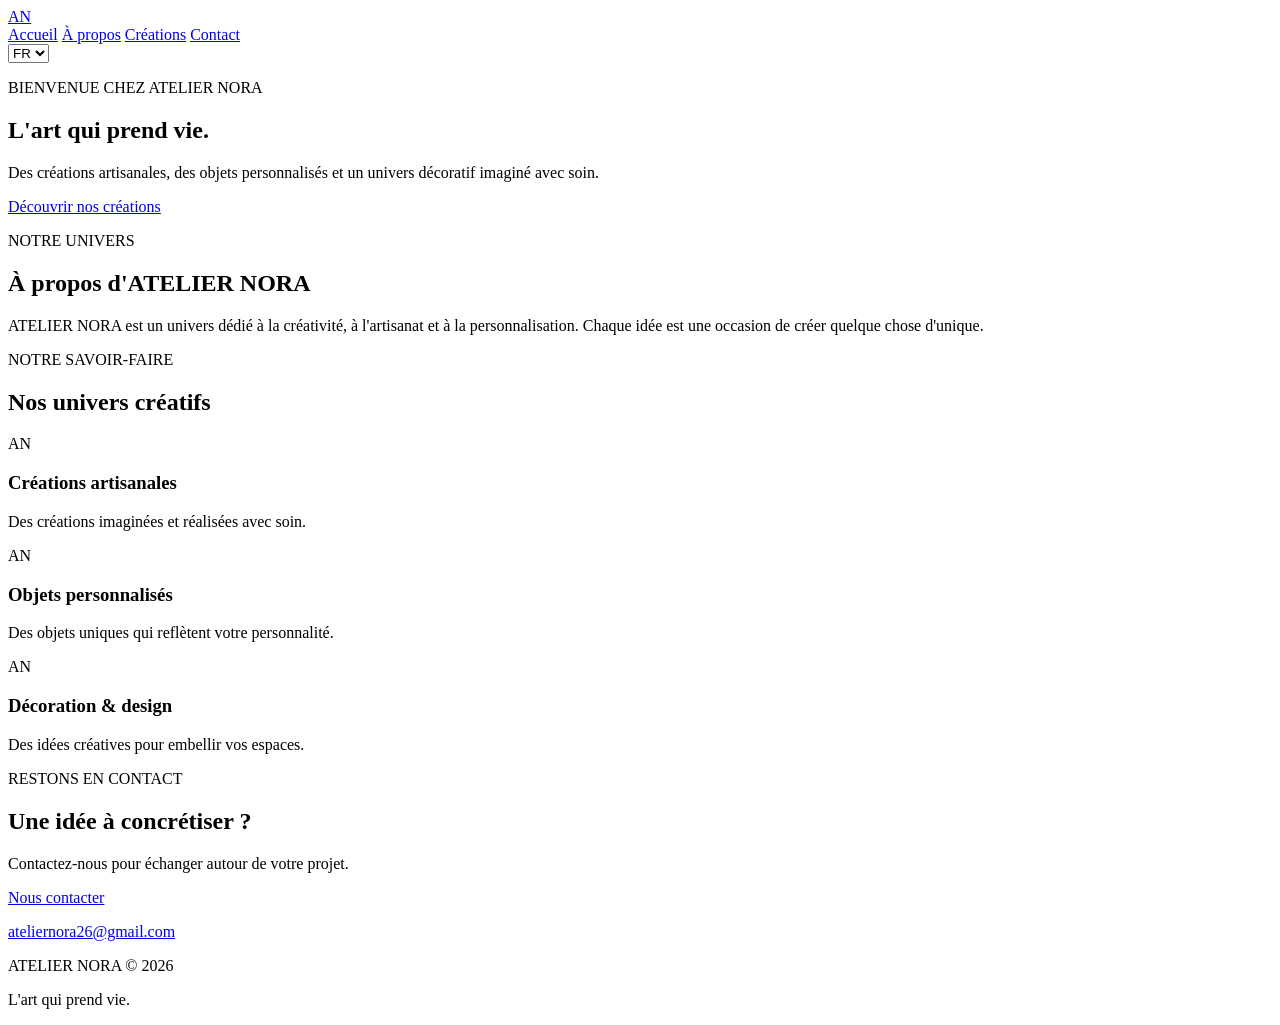
==== portfolio.html @ fb35d0c5 "Create portfolio.html" ====
<!DOCTYPE html>
<html lang="fr">
<head>
  <meta charset="UTF-8">
  <meta name="viewport" content="width=device-width, initial-scale=1.0">
  <meta name="description" content="ATELIER NORA — Créations artisanales, objets personnalisés, décoration et design.">
  <title>ATELIER NORA | Portfolio</title>
  <link rel="stylesheet" href="portfolio.css">
</head>

<body>

  <header class="header">
    <a href="portfolio.html" class="brand">AN</a>

    <nav class="navigation">
      <a href="#accueil" data-i18n="navHome">Accueil</a>
      <a href="#apropos" data-i18n="navAbout">À propos</a>
      <a href="#creations" data-i18n="navCreations">Créations</a>
      <a href="#contact" data-i18n="navContact">Contact</a>
    </nav>

    <select id="languageSelect" aria-label="Choose language">
      <option value="fr" selected>FR</option>
      <option value="en">EN</option>
    </select>
  </header>

  <main>
    <section class="hero" id="accueil">
      <p class="eyebrow" data-i18n="eyebrow">BIENVENUE CHEZ ATELIER NORA</p>

      <h1 data-i18n="heroTitle">L'art qui prend vie.</h1>

      <p class="hero-description" data-i18n="heroText">
        Des créations artisanales, des objets personnalisés et un univers
        décoratif imaginé avec soin.
      </p>

      <a href="#creations" class="main-button" data-i18n="heroButton">
        Découvrir nos créations
      </a>
    </section>

    <section class="about section" id="apropos">
      <p class="eyebrow" data-i18n="aboutEyebrow">NOTRE UNIVERS</p>
      <h2 data-i18n="aboutTitle">À propos d'ATELIER NORA</h2>
      <p data-i18n="aboutText">
        ATELIER NORA est un univers dédié à la créativité, à l'artisanat
        et à la personnalisation. Chaque idée est une occasion de créer
        quelque chose d'unique.
      </p>
    </section>

    <section class="creations section" id="creations">
      <p class="eyebrow" data-i18n="workEyebrow">NOTRE SAVOIR-FAIRE</p>
      <h2 data-i18n="workTitle">Nos univers créatifs</h2>

      <div class="gallery">
        <article class="gallery-card">
          <div class="image-placeholder">AN</div>
          <h3 data-i18n="category1">Créations artisanales</h3>
          <p data-i18n="description1">
            Des créations imaginées et réalisées avec soin.
          </p>
        </article>

        <article class="gallery-card">
          <div class="image-placeholder">AN</div>
          <h3 data-i18n="category2">Objets personnalisés</h3>
          <p data-i18n="description2">
            Des objets uniques qui reflètent votre personnalité.
          </p>
        </article>

        <article class="gallery-card">
          <div class="image-placeholder">AN</div>
          <h3 data-i18n="category3">Décoration & design</h3>
          <p data-i18n="description3">
            Des idées créatives pour embellir vos espaces.
          </p>
        </article>
      </div>
    </section>

    <section class="contact section" id="contact">
      <p class="eyebrow" data-i18n="contactEyebrow">RESTONS EN CONTACT</p>
      <h2 data-i18n="contactTitle">Une idée à concrétiser ?</h2>
      <p data-i18n="contactText">
        Contactez-nous pour échanger autour de votre projet.
      </p>

      <a href="https://wa.me/229014875734"
         target="_blank"
         rel="noopener noreferrer"
         class="main-button"
         data-i18n="contactButton">
        Nous contacter
      </a>

      <p>
        <a href="mailto:ateliernora26@gmail.com">
          ateliernora26@gmail.com
        </a>
      </p>
    </section>
  </main>

  <footer>
    <p>ATELIER NORA © 2026</p>
    <p data-i18n="footerText">L'art qui prend vie.</p>
  </footer>

  <script src="portfolio.js"></script>
</body>
</html>
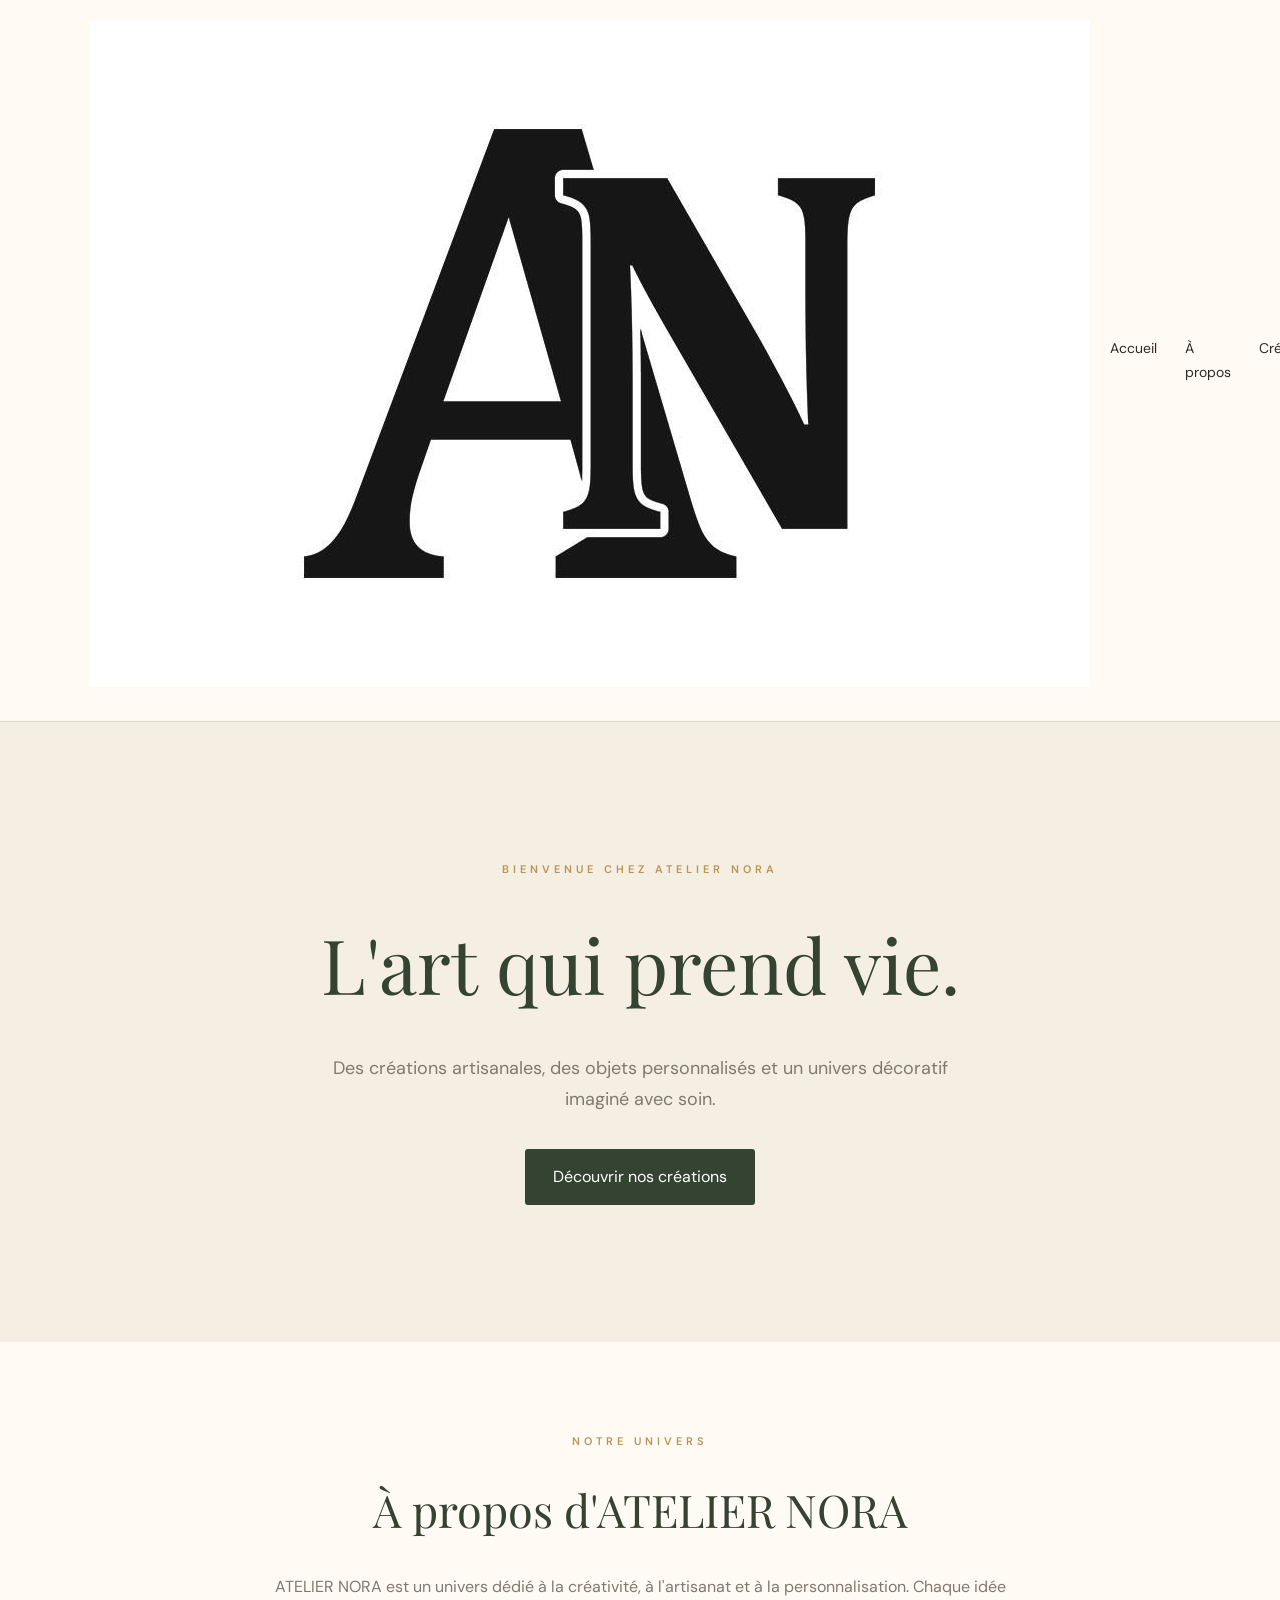
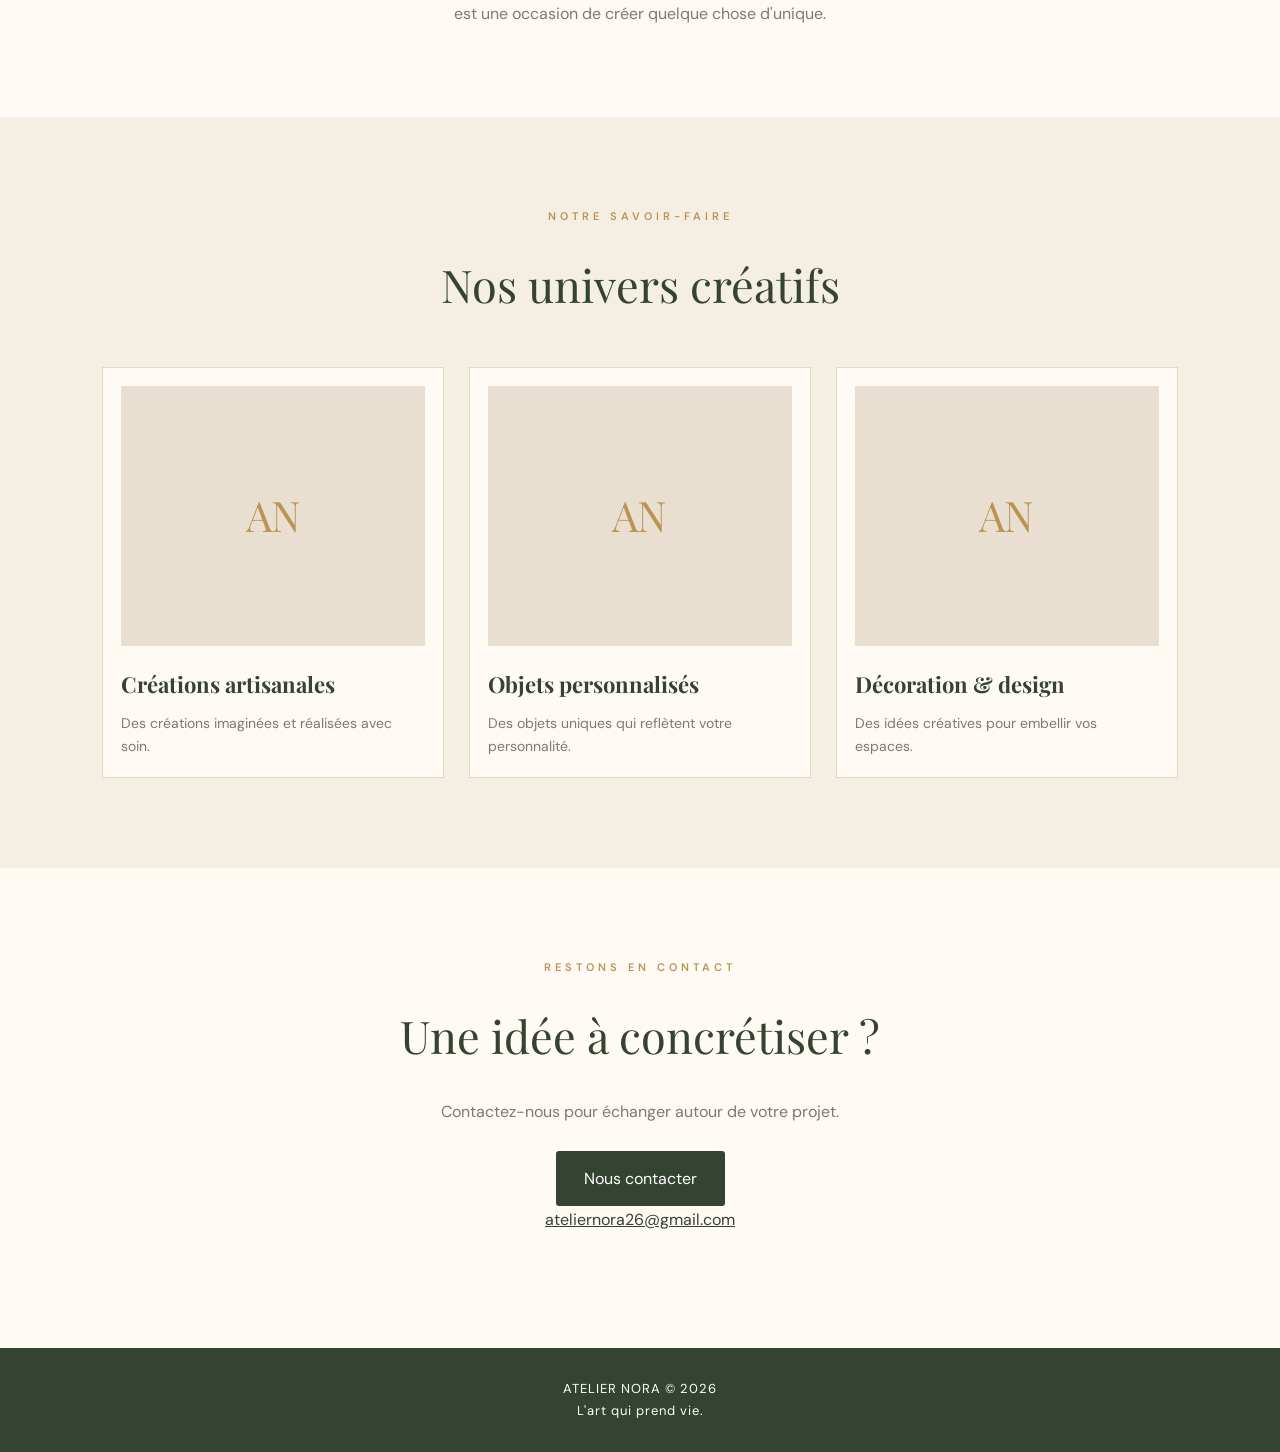
==== commit 2dbde676: "Update portfolio.html" ====
--- a/portfolio.html
+++ b/portfolio.html
@@ -12,7 +12,9 @@
 <body>
 
   <header class="header">
-    <a href="portfolio.html" class="brand">AN</a>
+    <a href="portfolio.html" class="brand">
+      <img src="logo.png" alt="ATELIER NORA">
+    </a>
 
     <nav class="navigation">
       <a href="#accueil" data-i18n="navHome">Accueil</a>
--- a/portfolio.css
+++ b/portfolio.css
@@ -0,0 +1,250 @@
+
+@import url('https://fonts.googleapis.com/css2?family=DM+Sans:wght@400;500;600&family=Playfair+Display:wght@400;500;600&display=swap');
+
+:root {
+  --cream: #f5eee3;
+  --white: #fffaf4;
+  --gold: #b99453;
+  --green: #344332;
+  --text: #302921;
+  --muted: #81796f;
+}
+
+* {
+  margin: 0;
+  padding: 0;
+  box-sizing: border-box;
+}
+
+html {
+  scroll-behavior: smooth;
+}
+
+body {
+  background: var(--cream);
+  color: var(--text);
+  font-family: 'DM Sans', sans-serif;
+  line-height: 1.7;
+}
+
+.header {
+  display: flex;
+  align-items: center;
+  justify-content: space-between;
+  gap: 20px;
+  padding: 20px 7%;
+  background: var(--white);
+  border-bottom: 1px solid #e5d8c2;
+  position: sticky;
+  top: 0;
+  z-index: 10;
+}
+
+.brand {
+  color: var(--green);
+  font-family: 'Playfair Display', serif;
+  font-size: 32px;
+  font-weight: 600;
+  text-decoration: none;
+}
+
+.navigation {
+  display: flex;
+  gap: 28px;
+}
+
+.navigation a {
+  color: var(--text);
+  text-decoration: none;
+  font-size: 14px;
+}
+
+.navigation a:hover {
+  color: var(--gold);
+}
+
+#languageSelect {
+  border: 1px solid #d7c49f;
+  background: transparent;
+  color: var(--green);
+  padding: 9px 12px;
+  border-radius: 20px;
+  font-weight: 600;
+  cursor: pointer;
+}
+
+.hero {
+  min-height: 620px;
+  padding: 130px 8%;
+  display: flex;
+  flex-direction: column;
+  align-items: center;
+  justify-content: center;
+  text-align: center;
+  background: var(--cream);
+}
+
+.eyebrow {
+  color: var(--gold);
+  letter-spacing: 4px;
+  font-size: 11px;
+  font-weight: 600;
+  margin-bottom: 20px;
+}
+
+h1, h2 {
+  font-family: 'Playfair Display', serif;
+  font-weight: 400;
+  color: var(--green);
+}
+
+.hero h1 {
+  font-size: clamp(42px, 7vw, 76px);
+  margin-bottom: 25px;
+}
+
+.hero-description {
+  max-width: 650px;
+  color: var(--muted);
+  font-size: 18px;
+  margin-bottom: 35px;
+}
+
+.main-button {
+  display: inline-block;
+  background: var(--green);
+  color: white;
+  text-decoration: none;
+  padding: 14px 28px;
+  border-radius: 3px;
+  transition: 0.3s;
+}
+
+.main-button:hover {
+  background: var(--gold);
+}
+
+.section {
+  padding: 90px 8%;
+  text-align: center;
+}
+
+.section h2 {
+  font-size: clamp(30px, 5vw, 45px);
+  margin-bottom: 25px;
+}
+
+.about {
+  background: var(--white);
+}
+
+.about > p:last-child {
+  max-width: 750px;
+  margin: auto;
+  color: var(--muted);
+}
+
+.creations {
+  background: var(--cream);
+}
+
+.gallery {
+  display: grid;
+  grid-template-columns: repeat(3, 1fr);
+  gap: 25px;
+  margin-top: 45px;
+}
+
+.gallery-card {
+  background: var(--white);
+  padding: 18px;
+  border: 1px solid #e5d8c2;
+  text-align: left;
+}
+
+.image-placeholder {
+  height: 260px;
+  background: #e8dfd0;
+  color: var(--gold);
+  display: flex;
+  align-items: center;
+  justify-content: center;
+  font-family: 'Playfair Display', serif;
+  font-size: 42px;
+  margin-bottom: 20px;
+}
+
+.gallery-card h3 {
+  color: var(--green);
+  font-family: 'Playfair Display', serif;
+  font-size: 22px;
+  margin-bottom: 8px;
+}
+
+.gallery-card p {
+  color: var(--muted);
+  font-size: 14px;
+}
+
+.contact {
+  background: var(--white);
+}
+
+.contact > p:not(.eyebrow) {
+  color: var(--muted);
+  margin-bottom: 25px;
+}
+
+.contact a:not(.main-button) {
+  color: var(--green);
+}
+
+footer {
+  padding: 30px;
+  background: var(--green);
+  color: white;
+  text-align: center;
+  font-size: 13px;
+  letter-spacing: 1px;
+}
+
+/* Adaptation aux téléphones */
+
+@media (max-width: 768px) {
+  .header {
+    padding: 15px 5%;
+    flex-wrap: wrap;
+  }
+
+  .navigation {
+    order: 3;
+    width: 100%;
+    justify-content: center;
+    gap: 18px;
+  }
+
+  .navigation a {
+    font-size: 12px;
+  }
+
+  .hero {
+    min-height: 520px;
+    padding: 90px 7%;
+  }
+
+  .hero-description {
+    font-size: 16px;
+  }
+
+  .section {
+    padding: 65px 6%;
+  }
+
+  .gallery {
+    grid-template-columns: 1fr;
+  }
+
+  .image-placeholder {
+    height: 230px;
+  }
+}
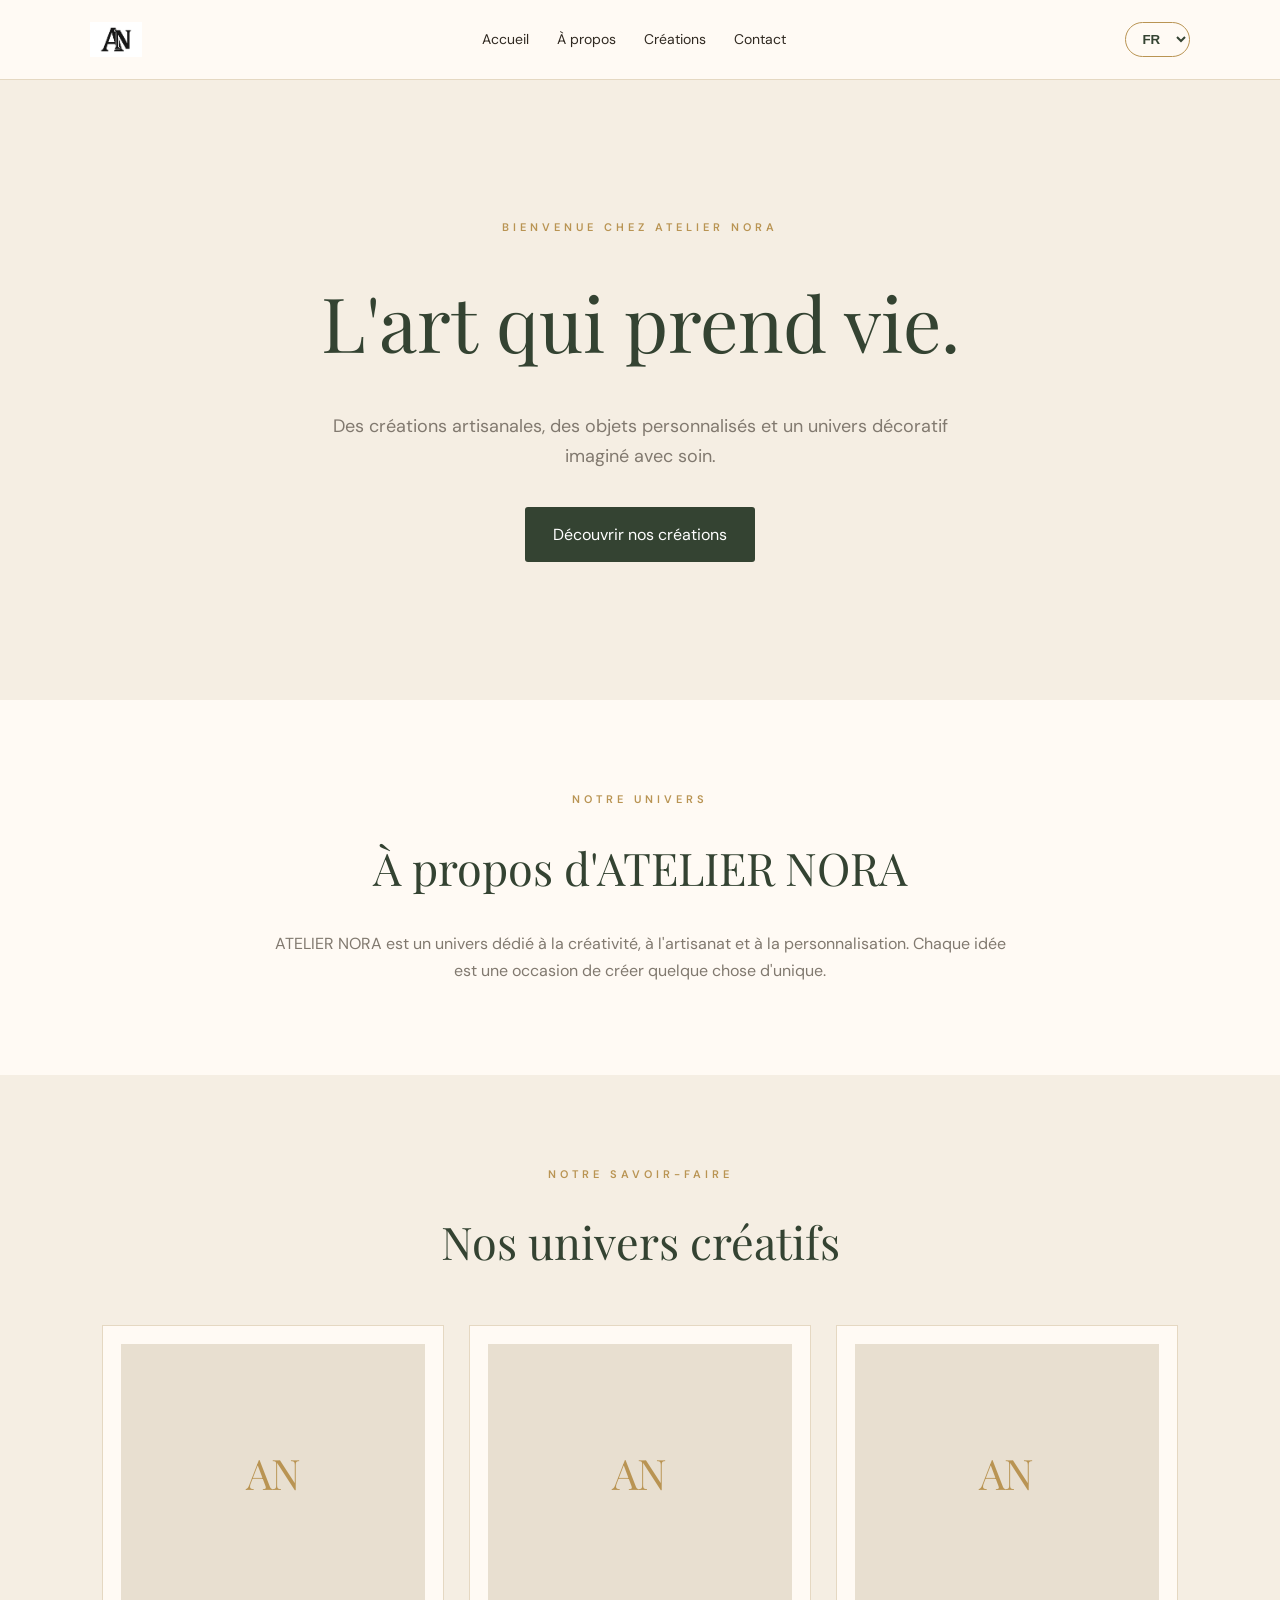
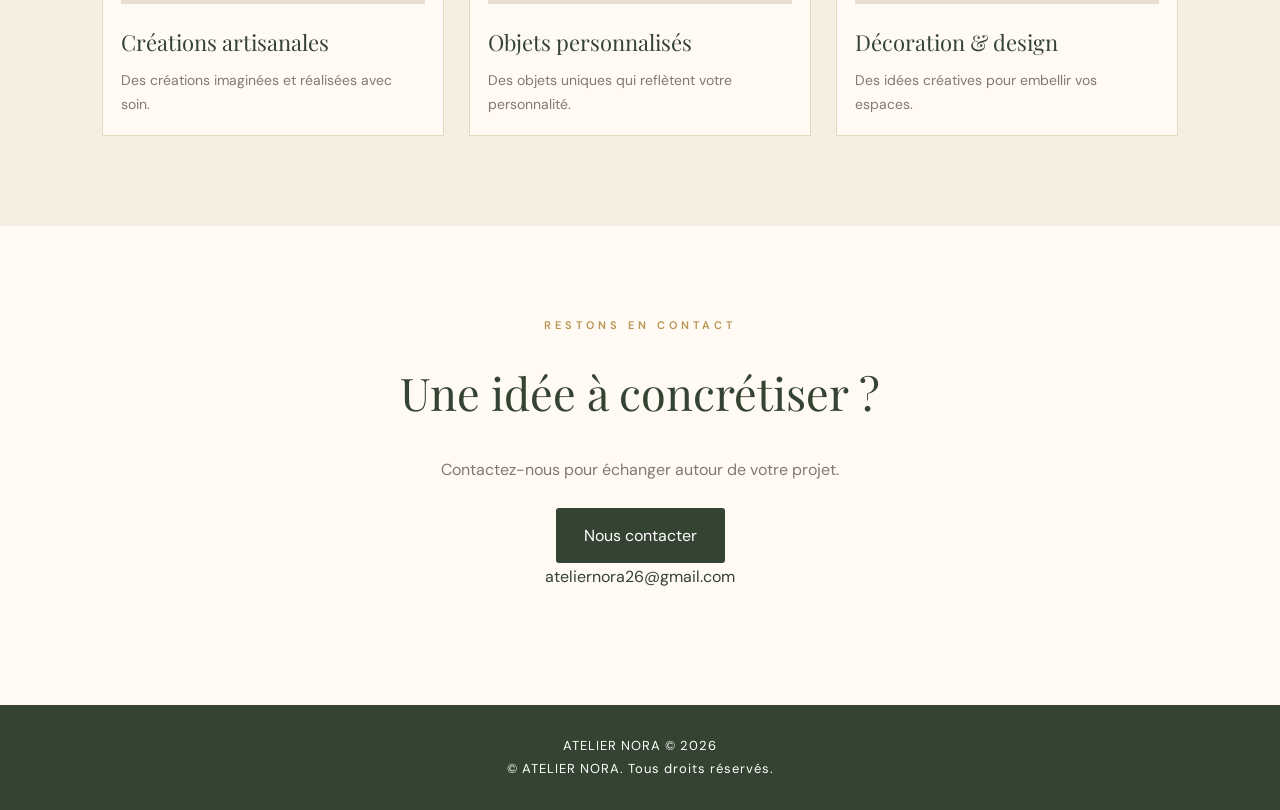
==== commit c1fb22b5: "Update portfolio.html" ====
--- a/portfolio.html
+++ b/portfolio.html
@@ -111,7 +111,7 @@
 
   <footer>
     <p>ATELIER NORA © 2026</p>
-    <p data-i18n="footerText">L'art qui prend vie.</p>
+    <p>© <span id="currentYear"></span> ATELIER NORA. Tous droits réservés.</p>
   </footer>
 
   <script src="portfolio.js"></script>
--- a/portfolio.css
+++ b/portfolio.css
@@ -1,5 +1,9 @@
 
 @import url('https://fonts.googleapis.com/css2?family=DM+Sans:wght@400;500;600&family=Playfair+Display:wght@400;500;600&display=swap');
+
+/* =========================
+   1. COULEURS ET VARIABLES
+========================= */
 
 :root {
   --cream: #f5eee3;
@@ -8,7 +12,12 @@
   --green: #344332;
   --text: #302921;
   --muted: #81796f;
-}
+  --border: #e5d8c2;
+}
+
+/* =========================
+   2. BASE DU SITE
+========================= */
 
 * {
   margin: 0;
@@ -18,6 +27,7 @@
 
 html {
   scroll-behavior: smooth;
+  scroll-padding-top: 100px;
 }
 
 body {
@@ -25,61 +35,101 @@
   color: var(--text);
   font-family: 'DM Sans', sans-serif;
   line-height: 1.7;
-}
+  overflow-x: hidden;
+}
+
+h1, h2, h3 {
+  font-family: 'Playfair Display', serif;
+  font-weight: 400;
+  color: var(--green);
+}
+
+a {
+  text-decoration: none;
+}
+
+/* =========================
+   3. EN-TÊTE ET NAVIGATION
+========================= */
 
 .header {
+  width: 100%;
+  min-height: 80px;
+  padding: 12px 7%;
+  background: var(--white);
+  border-bottom: 1px solid var(--border);
+
   display: flex;
   align-items: center;
   justify-content: space-between;
   gap: 20px;
-  padding: 20px 7%;
-  background: var(--white);
-  border-bottom: 1px solid #e5d8c2;
+
   position: sticky;
   top: 0;
-  z-index: 10;
-}
+  z-index: 100;
+}
+
+/* LOGO */
 
 .brand {
-  color: var(--green);
-  font-family: 'Playfair Display', serif;
-  font-size: 32px;
-  font-weight: 600;
-  text-decoration: none;
-}
+  display: flex;
+  align-items: center;
+  flex-shrink: 0;
+}
+
+.brand img {
+  display: block;
+  width: 52px;
+  height: 52px;
+  max-width: 52px;
+  object-fit: contain;
+}
+
+/* MENU */
 
 .navigation {
   display: flex;
+  align-items: center;
+  justify-content: center;
   gap: 28px;
 }
 
 .navigation a {
   color: var(--text);
-  text-decoration: none;
   font-size: 14px;
+  transition: color 0.3s;
 }
 
 .navigation a:hover {
   color: var(--gold);
 }
 
+/* LANGUE */
+
 #languageSelect {
-  border: 1px solid #d7c49f;
+  border: 1px solid var(--gold);
   background: transparent;
   color: var(--green);
-  padding: 9px 12px;
+  padding: 8px 12px;
   border-radius: 20px;
   font-weight: 600;
   cursor: pointer;
-}
+  flex-shrink: 0;
+}
+
+/* =========================
+   4. SECTION ACCUEIL
+========================= */
 
 .hero {
   min-height: 620px;
-  padding: 130px 8%;
+  padding: 120px 8%;
+
   display: flex;
   flex-direction: column;
   align-items: center;
   justify-content: center;
+
   text-align: center;
   background: var(--cream);
 }
@@ -92,12 +142,6 @@
   margin-bottom: 20px;
 }
 
-h1, h2 {
-  font-family: 'Playfair Display', serif;
-  font-weight: 400;
-  color: var(--green);
-}
-
 .hero h1 {
   font-size: clamp(42px, 7vw, 76px);
   margin-bottom: 25px;
@@ -110,19 +154,26 @@
   margin-bottom: 35px;
 }
 
+/* =========================
+   5. BOUTONS
+========================= */
+
 .main-button {
   display: inline-block;
   background: var(--green);
   color: white;
-  text-decoration: none;
   padding: 14px 28px;
   border-radius: 3px;
-  transition: 0.3s;
+  transition: background 0.3s;
 }
 
 .main-button:hover {
   background: var(--gold);
 }
+
+/* =========================
+   6. SECTIONS GÉNÉRALES
+========================= */
 
 .section {
   padding: 90px 8%;
@@ -133,6 +184,10 @@
   font-size: clamp(30px, 5vw, 45px);
   margin-bottom: 25px;
 }
+
+/* =========================
+   7. À PROPOS
+========================= */
 
 .about {
   background: var(--white);
@@ -144,39 +199,45 @@
   color: var(--muted);
 }
 
+/* =========================
+   8. GALERIE DES CRÉATIONS
+========================= */
+
 .creations {
   background: var(--cream);
 }
 
 .gallery {
   display: grid;
-  grid-template-columns: repeat(3, 1fr);
+  grid-template-columns: repeat(3, minmax(0, 1fr));
   gap: 25px;
   margin-top: 45px;
 }
 
 .gallery-card {
+  min-width: 0;
   background: var(--white);
   padding: 18px;
-  border: 1px solid #e5d8c2;
+  border: 1px solid var(--border);
   text-align: left;
 }
 
 .image-placeholder {
+  width: 100%;
   height: 260px;
   background: #e8dfd0;
   color: var(--gold);
+
   display: flex;
   align-items: center;
   justify-content: center;
+
   font-family: 'Playfair Display', serif;
   font-size: 42px;
   margin-bottom: 20px;
 }
 
 .gallery-card h3 {
-  color: var(--green);
-  font-family: 'Playfair Display', serif;
   font-size: 22px;
   margin-bottom: 8px;
 }
@@ -186,6 +247,10 @@
   font-size: 14px;
 }
 
+/* =========================
+   9. CONTACT
+========================= */
+
 .contact {
   background: var(--white);
 }
@@ -198,6 +263,10 @@
 .contact a:not(.main-button) {
   color: var(--green);
 }
+
+/* =========================
+   10. PIED DE PAGE
+========================= */
 
 footer {
   padding: 30px;
@@ -208,28 +277,74 @@
   letter-spacing: 1px;
 }
 
-/* Adaptation aux téléphones */
+/* =========================
+   11. TABLETTES
+========================= */
+
+@media (max-width: 900px) {
+  .header {
+    padding: 12px 4%;
+  }
+
+  .navigation {
+    gap: 16px;
+  }
+
+  .gallery {
+    grid-template-columns: repeat(2, minmax(0, 1fr));
+  }
+}
+
+/* =========================
+   12. TÉLÉPHONES ET IPHONE
+========================= */
 
 @media (max-width: 768px) {
+
   .header {
-    padding: 15px 5%;
+    min-height: auto;
+    padding: 10px 5%;
+    display: flex;
     flex-wrap: wrap;
-  }
+    justify-content: space-between;
+    gap: 10px;
+  }
+
+  /* Logo réduit sur téléphone */
+
+  .brand img {
+    width: 35px;
+    height: 35px;
+    max-width: 35px;
+  }
+
+  /* Menu sur une deuxième ligne */
 
   .navigation {
     order: 3;
     width: 100%;
+    display: flex;
     justify-content: center;
     gap: 18px;
+    flex-wrap: wrap;
   }
 
   .navigation a {
     font-size: 12px;
   }
 
+  #languageSelect {
+    font-size: 12px;
+    padding: 7px 10px;
+  }
+
   .hero {
     min-height: 520px;
-    padding: 90px 7%;
+    padding: 85px 7%;
+  }
+
+  .hero h1 {
+    font-size: 42px;
   }
 
   .hero-description {
@@ -242,9 +357,47 @@
 
   .gallery {
     grid-template-columns: 1fr;
+    gap: 20px;
   }
 
   .image-placeholder {
     height: 230px;
   }
-}
+
+  .gallery-card {
+    padding: 15px;
+  }
+
+  footer {
+    padding: 25px 15px;
+  }
+}
+
+/* =========================
+   13. PETITS ÉCRANS
+========================= */
+
+@media (max-width: 380px) {
+
+  .brand img {
+    width: 30px;
+    height: 30px;
+    max-width: 30px;
+  }
+
+  .navigation {
+    gap: 12px;
+  }
+
+  .navigation a {
+    font-size: 11px;
+  }
+
+  .hero h1 {
+    font-size: 35px;
+  }
+
+  .hero {
+    padding: 70px 6%;
+  }
+}
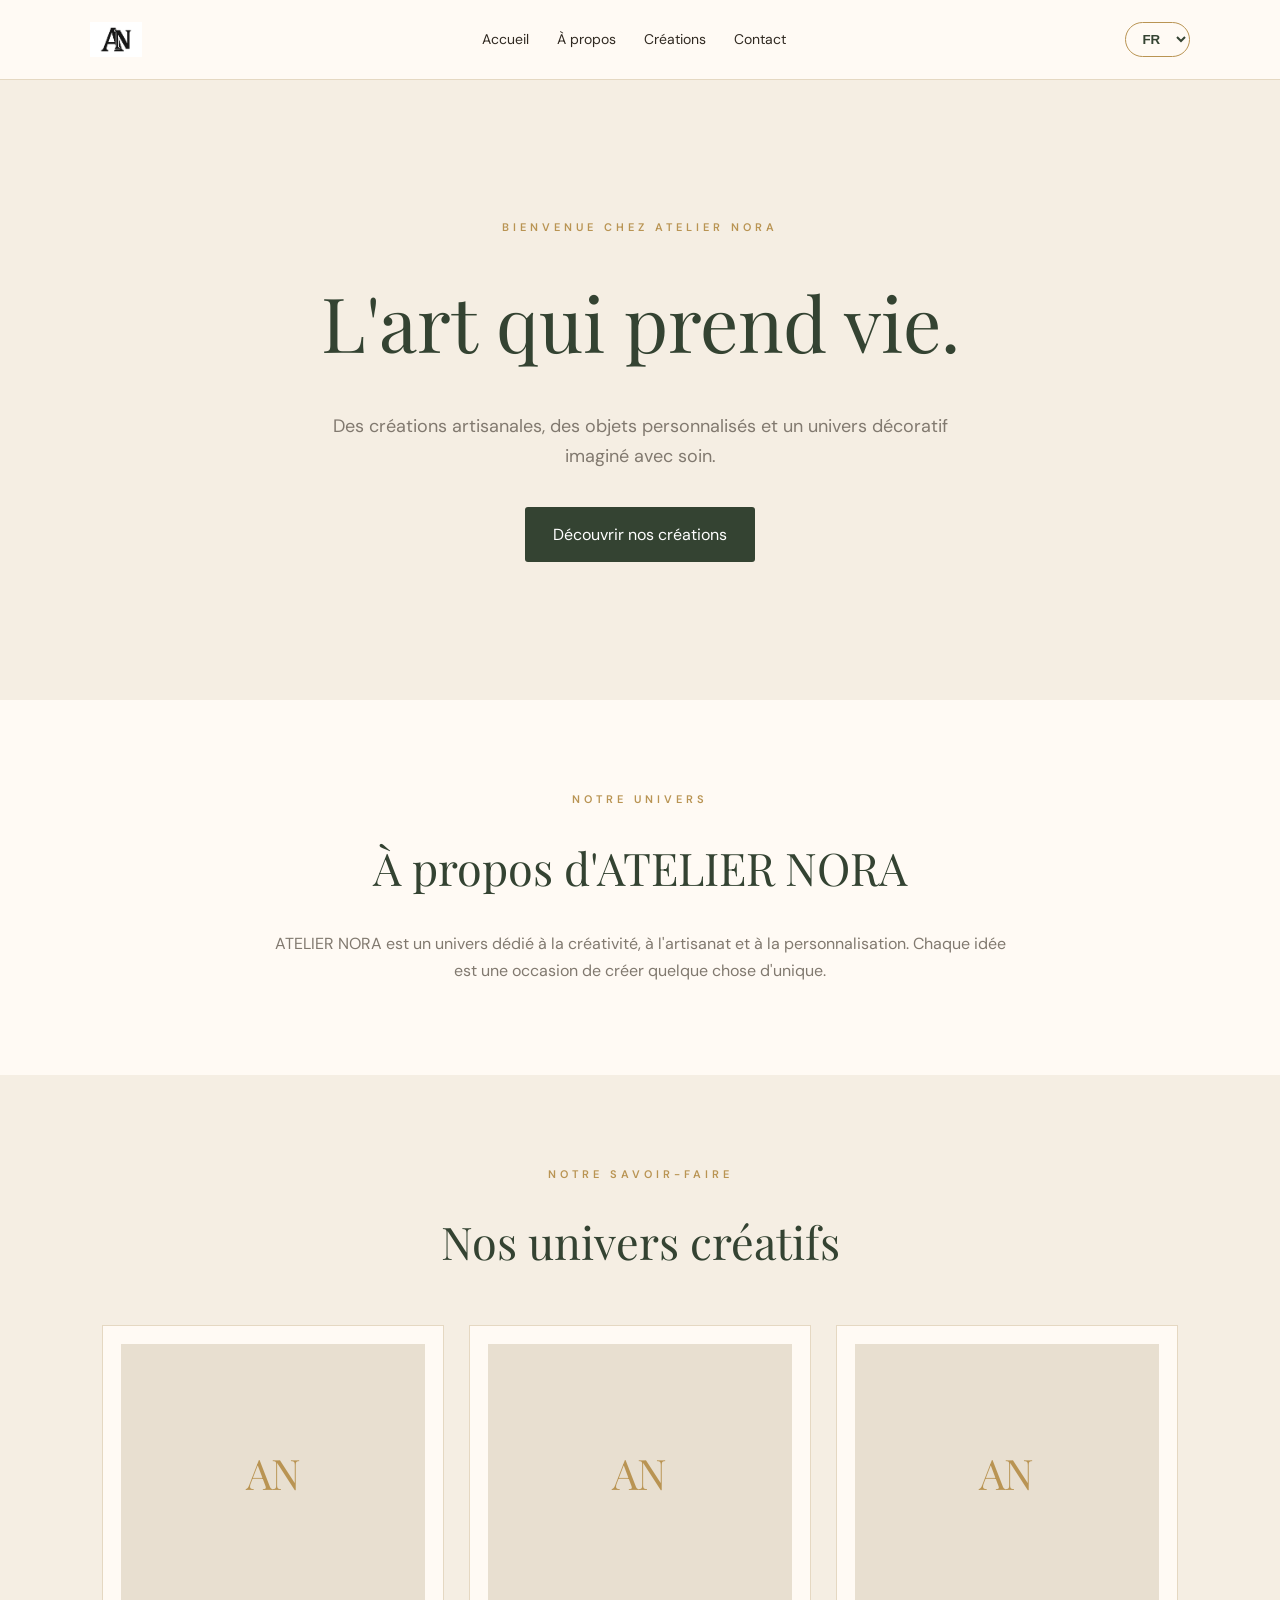
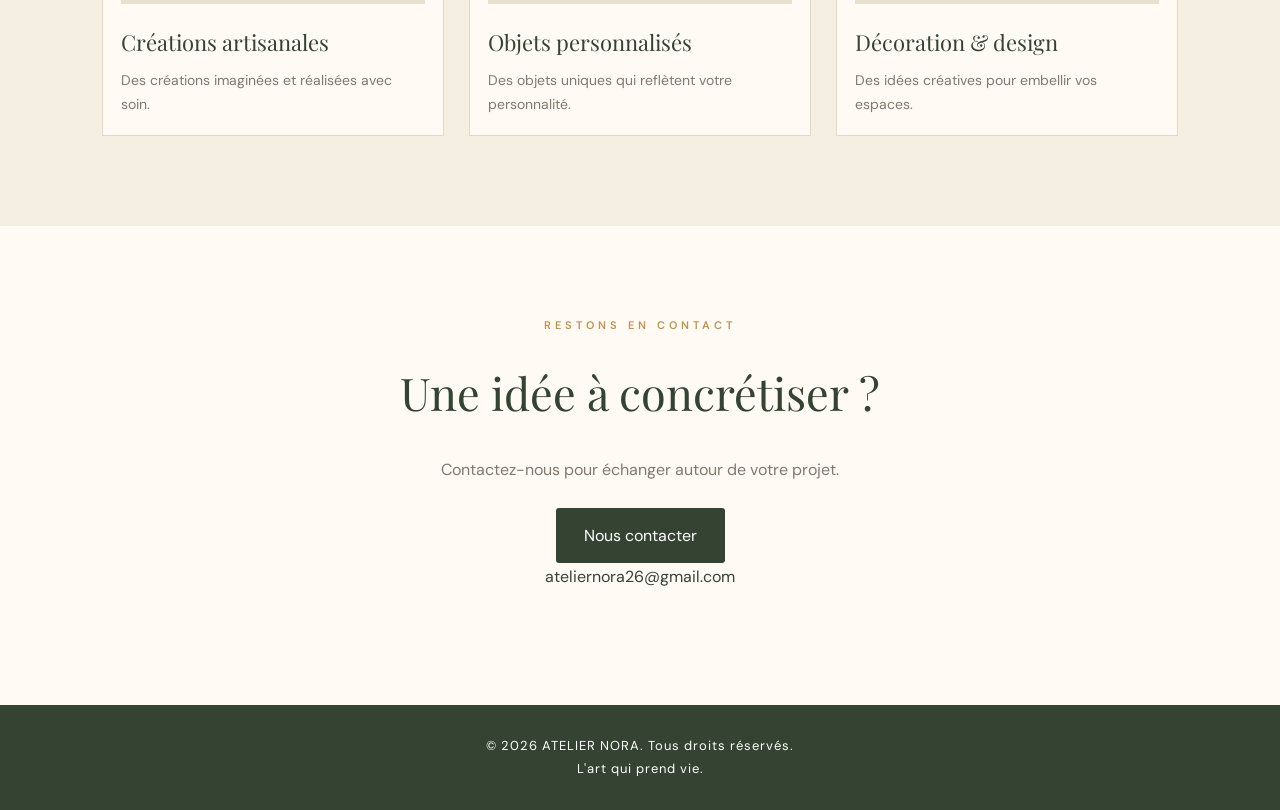
==== commit 9213410e: "Update portfolio.html" ====
--- a/portfolio.html
+++ b/portfolio.html
@@ -110,8 +110,8 @@
   </main>
 
   <footer>
-    <p>ATELIER NORA © 2026</p>
     <p>© <span id="currentYear"></span> ATELIER NORA. Tous droits réservés.</p>
+    <p data-i18n="footerText">L'art qui prend vie.</p>
   </footer>
 
   <script src="portfolio.js"></script>
